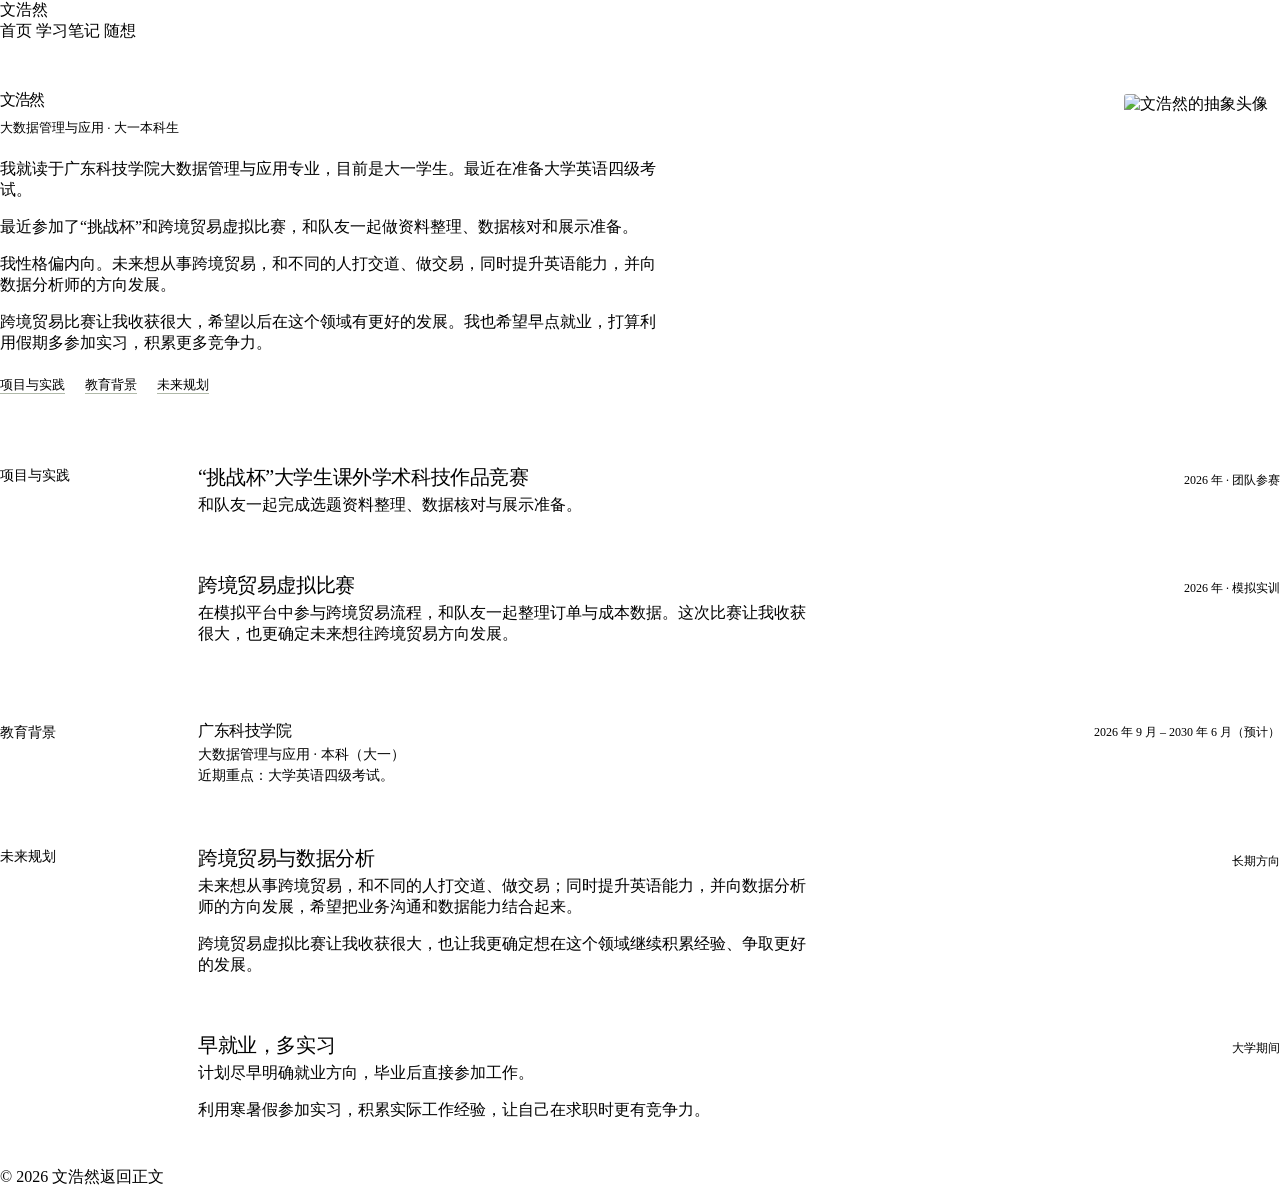
==== index.html @ 26928259 "发布个人简历初版" ====
<!doctype html>
<html lang="zh-CN">
<head>
  <meta charset="utf-8">
  <meta name="viewport" content="width=device-width, initial-scale=1">
  <title>文浩然 · 个人简历</title>
  <meta name="description" content="大数据管理与应用专业大一学生文浩然的中文简历。">
  <link rel="icon" type="image/png" sizes="512x512" href="/assets/favicon.png?v=20260922">
  <link rel="apple-touch-icon" sizes="180x180" href="/assets/apple-touch-icon.png?v=20260922">
  <link rel="stylesheet" href="/assets/css/home.css?v=20260920">
  <link rel="stylesheet" href="/assets/css/site.css?v=20260920">
</head>
<body>
  <a class="skip" href="#main">跳至正文</a>
  <header class="site-header">
    <a class="brand" href="/">文浩然</a>
    <nav aria-label="主导航">
      <a href="/" aria-current="page">首页</a>
      <a href="/knowledge/">学习笔记</a>
      <a href="/ideas/">随想</a>
    </nav>
  </header>
  <main id="main">
    <section class="profile" aria-labelledby="name">
      <div class="profile-copy">
        <h1 id="name">文浩然</h1>
        <p class="byline">大数据管理与应用 · 大一本科生</p>
        <p>我就读于广东科技学院大数据管理与应用专业，目前是大一学生。最近在准备大学英语四级考试。</p>
        <p>最近参加了“挑战杯”和跨境贸易虚拟比赛，和队友一起做资料整理、数据核对和展示准备。</p>
        <p>我性格偏内向。未来想从事跨境贸易，和不同的人打交道、做交易，同时提升英语能力，并向数据分析师的方向发展。</p>
        <p>跨境贸易比赛让我收获很大，希望以后在这个领域有更好的发展。我也希望早点就业，打算利用假期多参加实习，积累更多竞争力。</p>
        <div class="contact-links"><a href="#work">项目与实践</a><a href="#background">教育背景</a><a href="#planning">未来规划</a></div>
      </div>
      <figure class="profile-photo">
        <img src="/assets/img/student-avatar.svg" alt="文浩然的抽象头像" width="400" height="480">
      </figure>
    </section>
    <section class="home-section" id="work" aria-labelledby="work-heading">
      <h2 class="section-title" id="work-heading">项目与实践</h2>
      <div class="section-content">
        <article class="work-entry">
          <div class="entry-heading"><h3>“挑战杯”大学生课外学术科技作品竞赛</h3><span class="date">2026 年 · 团队参赛</span></div>
          <p>和队友一起完成选题资料整理、数据核对与展示准备。</p>
        </article>
        <article class="work-entry">
          <div class="entry-heading"><h3>跨境贸易虚拟比赛</h3><span class="date">2026 年 · 模拟实训</span></div>
          <p>在模拟平台中参与跨境贸易流程，和队友一起整理订单与成本数据。这次比赛让我收获很大，也更确定未来想往跨境贸易方向发展。</p>
        </article>
      </div>
    </section>

    <section class="home-section" id="background" aria-labelledby="background-heading">
      <h2 class="section-title" id="background-heading">教育背景</h2>
      <div class="section-content">
        <div class="education-entry">
          <div class="entry-heading"><h3>广东科技学院</h3><span class="date">2026 年 9 月 – 2030 年 6 月（预计）</span></div>
          <p>大数据管理与应用 · 本科（大一）</p>
          <p>近期重点：大学英语四级考试。</p>
        </div>
      </div>
    </section>
    <section class="home-section" id="planning" aria-labelledby="planning-heading">
      <h2 class="section-title" id="planning-heading">未来规划</h2>
      <div class="section-content">
        <article class="work-entry">
          <div class="entry-heading"><h3>跨境贸易与数据分析</h3><span class="date">长期方向</span></div>
          <p>未来想从事跨境贸易，和不同的人打交道、做交易；同时提升英语能力，并向数据分析师的方向发展，希望把业务沟通和数据能力结合起来。</p>
          <p>跨境贸易虚拟比赛让我收获很大，也让我更确定想在这个领域继续积累经验、争取更好的发展。</p>
        </article>
        <article class="work-entry">
          <div class="entry-heading"><h3>早就业，多实习</h3><span class="date">大学期间</span></div>
          <p>计划尽早明确就业方向，毕业后直接参加工作。</p>
          <p>利用寒暑假参加实习，积累实际工作经验，让自己在求职时更有竞争力。</p>
        </article>
      </div>
    </section>
  </main>
  <footer><span>© 2026 文浩然</span><a href="#main">返回正文</a></footer>
</body>
</html>
---- assets/css/home.css ----
* { box-sizing: border-box; }
html { scroll-behavior: smooth; scroll-padding-top: 28px; }
body { margin: 0; font: 15px/1.8 var(--site-sans); -webkit-font-smoothing: antialiased; }
a { color: inherit; text-decoration: none; }
a:hover { color: var(--site-accent); }
img { display: block; max-width: 100%; height: auto; }
h1, h2, h3, h4, p { margin-top: 0; }
h1, h2, h3, h4 { font-weight: 500; }
p { margin-bottom: 16px; }
.skip { position: fixed; top: -100px; left: 20px; padding: 10px 16px; background: white; z-index: 10; }
.skip:focus { top: 12px; }
.profile { display: grid; grid-template-columns: minmax(0, 1fr) 156px; gap: 60px; align-items: start; padding: 48px 0 40px; }
.profile h1 { font: 44px/1.15 var(--site-serif); letter-spacing: -1.3px; margin-bottom: 8px; }
.profile .byline { font-size: 13px; color: var(--site-muted); margin-bottom: 22px; }
.profile-copy { max-width: 710px; }
.profile-copy > p:not(.byline) { max-width: 660px; }
.profile-copy strong { font-weight: 600; }
.profile-photo { margin: 4px 0 0; }
.profile-photo img { width: 156px; border-radius: 3px; }
.contact-links { display: flex; flex-wrap: wrap; gap: 8px 20px; margin-top: 22px; font-size: 13px; }
.contact-links a, .inline-link { text-decoration: underline; text-decoration-color: #b0b9a9; text-underline-offset: 4px; text-decoration-thickness: 1px; }
.contact-links a:hover, .inline-link:hover { text-decoration-color: var(--site-accent); }
.home-section { display: grid; grid-template-columns: 164px minmax(0, 1fr); gap: 34px; border-top: 1px solid var(--site-line); padding: 30px 0; }
.section-title { margin: 3px 0 0; font-size: 14px; color: var(--site-muted); letter-spacing: 0; }
.section-content { min-width: 0; }
.notebooks { display: grid; grid-template-columns: 1fr 1fr; gap: 36px; }
.notebook { display: block; }
.notebook h3 { font-size: 18px; margin-bottom: 7px; }
.notebook h3 span { font-size: 14px; color: var(--site-muted); margin-left: 6px; }
.notebook p { font-size: 13px; color: var(--site-muted); margin: 0; max-width: 32ch; }
.notebook:hover h3 { text-decoration: underline; text-underline-offset: 4px; }
.work-entry + .work-entry { margin-top: 30px; padding-top: 26px; border-top: 1px solid var(--site-line); }
.entry-heading { display: flex; align-items: baseline; justify-content: space-between; flex-wrap: wrap; gap: 3px 20px; margin-bottom: 4px; }
.entry-heading h3 { font-size: 20px; letter-spacing: -.4px; margin: 0; }
.entry-heading .date { font-size: 12px; color: var(--site-muted); font-variant-numeric: tabular-nums; }
.role { font-size: 13px; color: var(--site-muted); margin-bottom: 18px; }
.work-entry h4 { margin: 19px 0 6px; font-size: 15px; font-weight: 600; }
.work-entry p { max-width: 76ch; }
.work-entry .result { font-size: 13px; color: var(--site-muted); }
.result strong { color: var(--site-ink); font-weight: 600; }
.work-entry .stack { font-size: 12px; color: var(--site-muted); margin-bottom: 0; }
.publication { display: grid; grid-template-columns: 144px minmax(0, 1fr); gap: 25px; align-items: start; }
.publication + .publication { margin-top: 28px; padding-top: 28px; border-top: 1px solid var(--site-line); }
.paper-image { display: flex; align-items: center; min-height: 100px; background: white; border: 1px solid var(--site-line); padding: 7px; border-radius: 2px; }
.paper-image img { width: 100%; }
.publication h3 { margin: 0 0 6px; font-size: 16px; line-height: 1.5; }
.publication h3 a:hover { text-decoration: underline; text-underline-offset: 4px; }
.publication .paper-meta { color: var(--site-muted); font-size: 12px; margin-bottom: 8px; }
.publication p { margin-bottom: 0; font-size: 13px; }
.research-links { margin: 24px 0 0; font-size: 12px; }
.education-entry + .education-entry { margin-top: 22px; }
.education-entry h3 { font-size: 16px; }
.education-entry p { font-size: 14px; margin: 3px 0 0; }
.education-entry .education-note { color: var(--site-muted); font-size: 12px; }
.background-note { color: var(--site-muted); font-size: 13px; margin: 22px 0 0; max-width: 76ch; }
.footer-links { display: flex; flex-wrap: wrap; gap: 20px; }
@media (max-width: 850px) {
  .profile { gap: 32px; }
  .home-section { grid-template-columns: 125px minmax(0, 1fr); gap: 26px; }
  .publication { grid-template-columns: 112px minmax(0, 1fr); gap: 20px; }
}
@media (max-width: 600px) {
  body { font-size: 14px; }
  .profile { grid-template-columns: minmax(0, 1fr) 80px; gap: 18px; padding: 32px 0; }
  .profile-copy { display: contents; }
  .profile h1 { font-size: 35px; margin-bottom: 2px; grid-column: 1; grid-row: 1; }
  .profile .byline { grid-column: 1; grid-row: 2; margin: 0; font-size: 12px; }
  .profile-copy > p:not(.byline), .contact-links { grid-column: 1 / -1; margin: 0; }
  .profile-photo { grid-column: 2; grid-row: 1 / 3; margin: 0; }
  .profile-photo img { width: 80px; }
  .contact-links { gap: 8px 18px; font-size: 12px; }
  .home-section { display: block; padding: 25px 0; }
  .section-title { margin: 0 0 20px; font-size: 13px; }
  .notebooks { gap: 22px; }
  .notebook h3 { font-size: 17px; }
  .notebook p { font-size: 12px; }
  .entry-heading h3 { font-size: 18px; }
  .publication { grid-template-columns: 88px minmax(0, 1fr); gap: 16px; }
  .paper-image { min-height: 70px; padding: 5px; }
  .publication h3 { font-size: 15px; }
  .publication p { font-size: 12px; }
  .education-entry h3 { font-size: 16px; }
}
@media (max-width: 360px) {
  .profile h1 { font-size: 30px; }
  .notebooks { grid-template-columns: 1fr; }
  .publication { grid-template-columns: 1fr; }
  .paper-image { max-width: 120px; }
}
@media print {
  .profile { padding-top: 0; }
  .home-section { break-inside: avoid; }
}
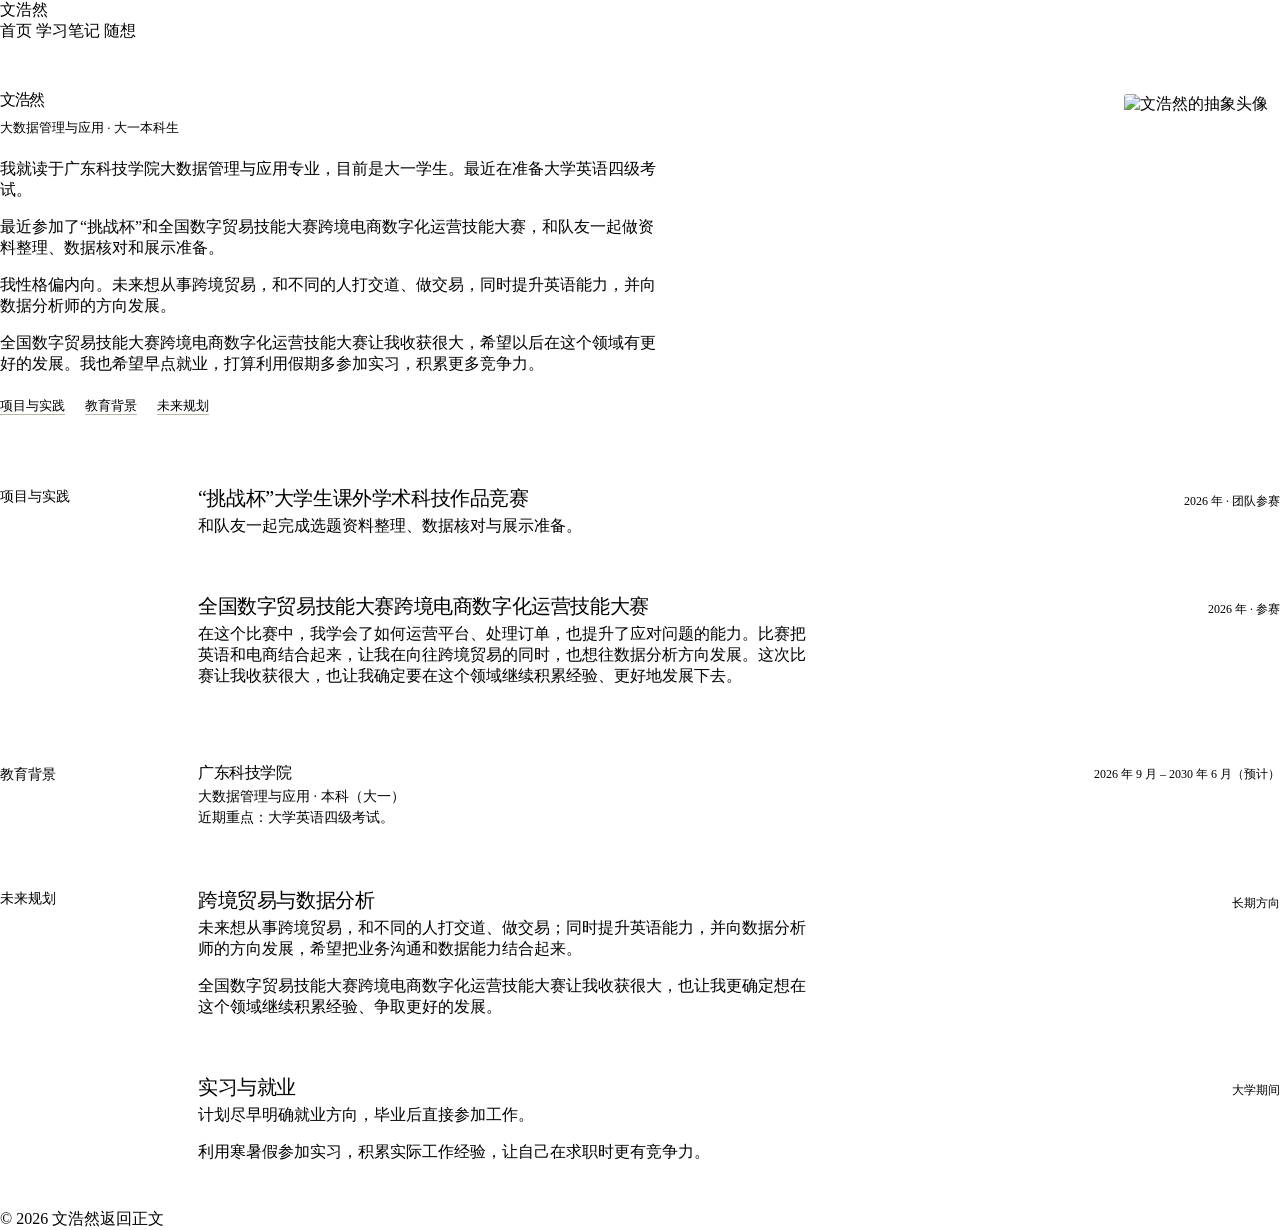
==== commit 5c5e2c0e: "更新简历：比赛名称改为全国数字贸易技能大赛跨境电商数字化运营技能大赛 Co-Authored-By: Claude Code <noreply@anthropic.com>" ====
--- a/index.html
+++ b/index.html
@@ -26,9 +26,9 @@
         <h1 id="name">文浩然</h1>
         <p class="byline">大数据管理与应用 · 大一本科生</p>
         <p>我就读于广东科技学院大数据管理与应用专业，目前是大一学生。最近在准备大学英语四级考试。</p>
-        <p>最近参加了“挑战杯”和跨境贸易虚拟比赛，和队友一起做资料整理、数据核对和展示准备。</p>
+        <p>最近参加了“挑战杯”和全国数字贸易技能大赛跨境电商数字化运营技能大赛，和队友一起做资料整理、数据核对和展示准备。</p>
         <p>我性格偏内向。未来想从事跨境贸易，和不同的人打交道、做交易，同时提升英语能力，并向数据分析师的方向发展。</p>
-        <p>跨境贸易比赛让我收获很大，希望以后在这个领域有更好的发展。我也希望早点就业，打算利用假期多参加实习，积累更多竞争力。</p>
+        <p>全国数字贸易技能大赛跨境电商数字化运营技能大赛让我收获很大，希望以后在这个领域有更好的发展。我也希望早点就业，打算利用假期多参加实习，积累更多竞争力。</p>
         <div class="contact-links"><a href="#work">项目与实践</a><a href="#background">教育背景</a><a href="#planning">未来规划</a></div>
       </div>
       <figure class="profile-photo">
@@ -43,8 +43,8 @@
           <p>和队友一起完成选题资料整理、数据核对与展示准备。</p>
         </article>
         <article class="work-entry">
-          <div class="entry-heading"><h3>跨境贸易虚拟比赛</h3><span class="date">2026 年 · 模拟实训</span></div>
-          <p>在模拟平台中参与跨境贸易流程，和队友一起整理订单与成本数据。这次比赛让我收获很大，也更确定未来想往跨境贸易方向发展。</p>
+          <div class="entry-heading"><h3>全国数字贸易技能大赛跨境电商数字化运营技能大赛</h3><span class="date">2026 年 · 参赛</span></div>
+          <p>在这个比赛中，我学会了如何运营平台、处理订单，也提升了应对问题的能力。比赛把英语和电商结合起来，让我在向往跨境贸易的同时，也想往数据分析方向发展。这次比赛让我收获很大，也让我确定要在这个领域继续积累经验、更好地发展下去。</p>
         </article>
       </div>
     </section>
@@ -65,10 +65,10 @@
         <article class="work-entry">
           <div class="entry-heading"><h3>跨境贸易与数据分析</h3><span class="date">长期方向</span></div>
           <p>未来想从事跨境贸易，和不同的人打交道、做交易；同时提升英语能力，并向数据分析师的方向发展，希望把业务沟通和数据能力结合起来。</p>
-          <p>跨境贸易虚拟比赛让我收获很大，也让我更确定想在这个领域继续积累经验、争取更好的发展。</p>
+          <p>全国数字贸易技能大赛跨境电商数字化运营技能大赛让我收获很大，也让我更确定想在这个领域继续积累经验、争取更好的发展。</p>
         </article>
         <article class="work-entry">
-          <div class="entry-heading"><h3>早就业，多实习</h3><span class="date">大学期间</span></div>
+          <div class="entry-heading"><h3>实习与就业</h3><span class="date">大学期间</span></div>
           <p>计划尽早明确就业方向，毕业后直接参加工作。</p>
           <p>利用寒暑假参加实习，积累实际工作经验，让自己在求职时更有竞争力。</p>
         </article>
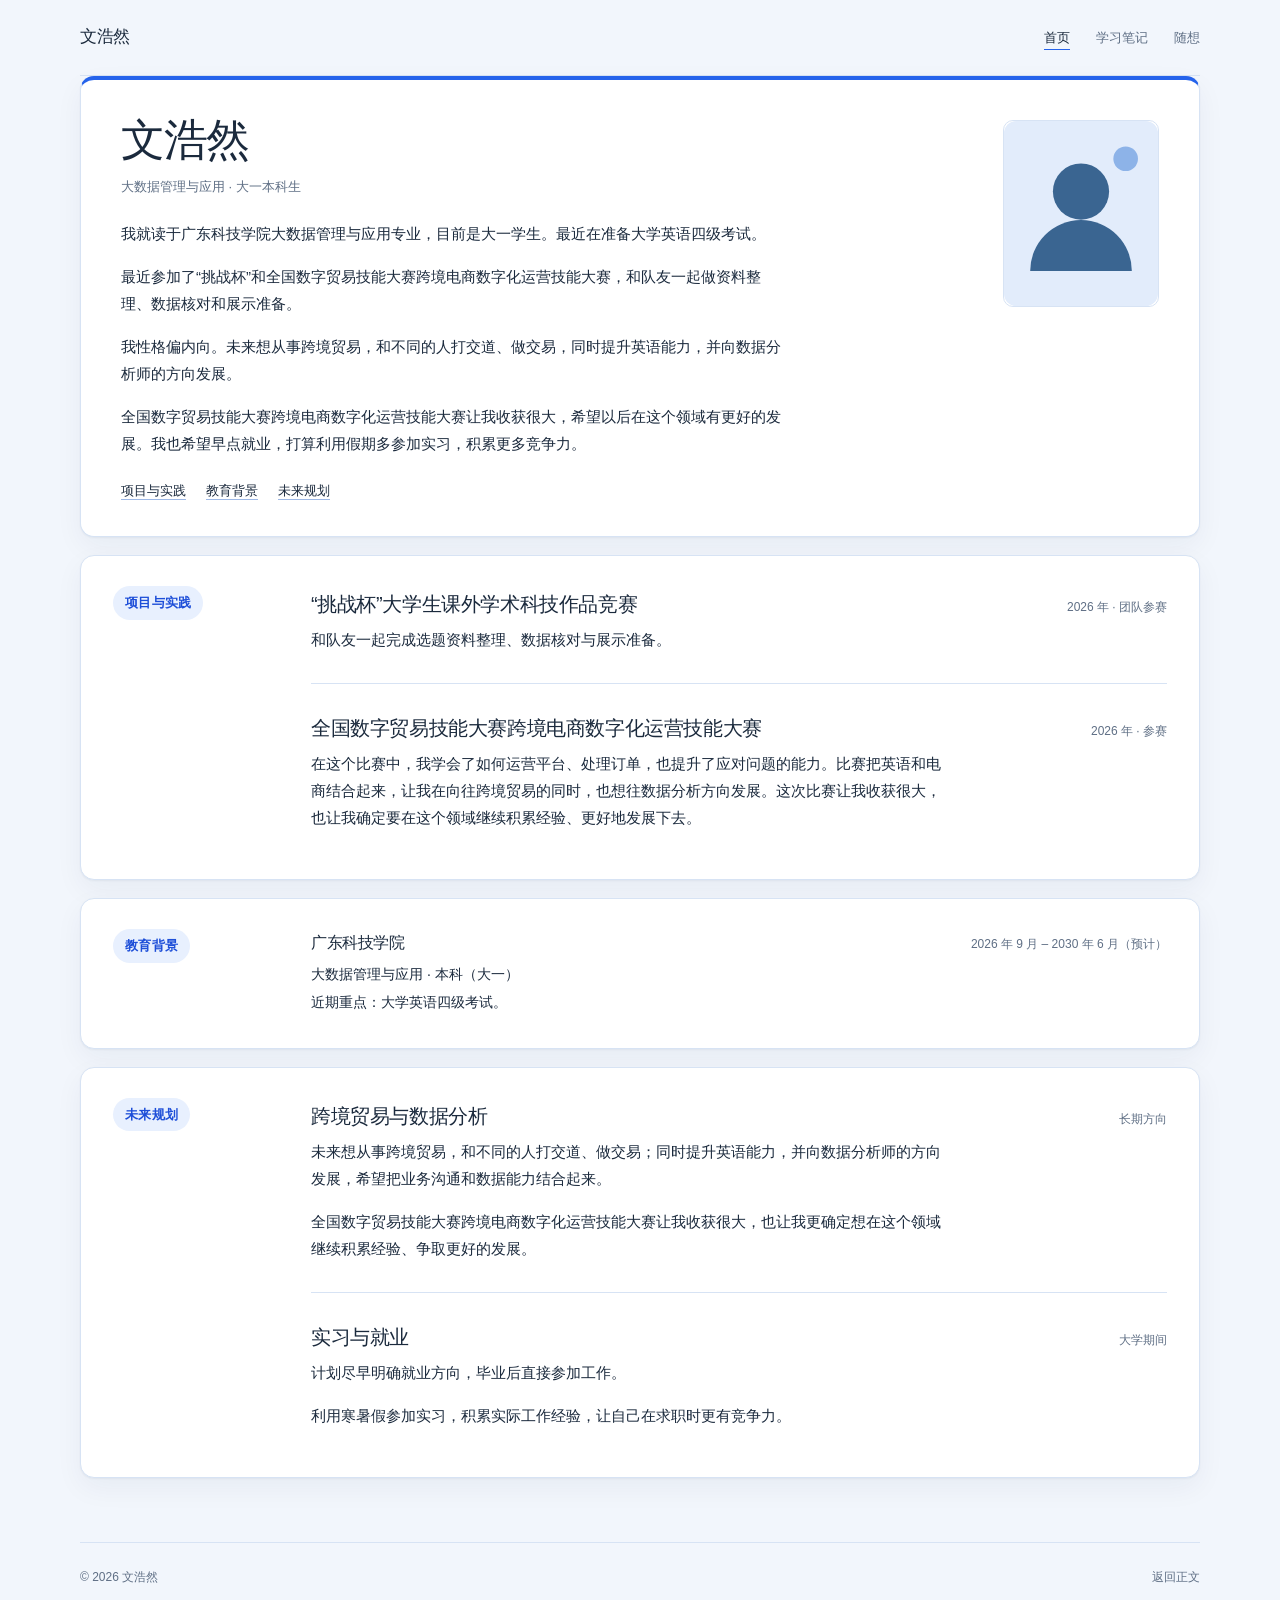
==== commit 6a0ca372: "简历改为蓝色主题并为每个板块添加卡片分区 Co-Authored-By: Claude Code <noreply@anthropic.com>" ====
--- a/index.html
+++ b/index.html
@@ -7,8 +7,8 @@
   <meta name="description" content="大数据管理与应用专业大一学生文浩然的中文简历。">
   <link rel="icon" type="image/png" sizes="512x512" href="/assets/favicon.png?v=20260922">
   <link rel="apple-touch-icon" sizes="180x180" href="/assets/apple-touch-icon.png?v=20260922">
-  <link rel="stylesheet" href="/assets/css/home.css?v=20260920">
-  <link rel="stylesheet" href="/assets/css/site.css?v=20260920">
+  <link rel="stylesheet" href="/assets/css/home.css?v=20261120">
+  <link rel="stylesheet" href="/assets/css/site.css?v=20261120">
 </head>
 <body>
   <a class="skip" href="#main">跳至正文</a>
@@ -32,7 +32,7 @@
         <div class="contact-links"><a href="#work">项目与实践</a><a href="#background">教育背景</a><a href="#planning">未来规划</a></div>
       </div>
       <figure class="profile-photo">
-        <img src="/assets/img/student-avatar.svg" alt="文浩然的抽象头像" width="400" height="480">
+        <img src="/assets/img/student-avatar.svg?v=20261120" alt="文浩然的抽象头像" width="400" height="480">
       </figure>
     </section>
     <section class="home-section" id="work" aria-labelledby="work-heading">
--- a/assets/css/home.css
+++ b/assets/css/home.css
@@ -9,19 +9,54 @@
 p { margin-bottom: 16px; }
 .skip { position: fixed; top: -100px; left: 20px; padding: 10px 16px; background: white; z-index: 10; }
 .skip:focus { top: 12px; }
-.profile { display: grid; grid-template-columns: minmax(0, 1fr) 156px; gap: 60px; align-items: start; padding: 48px 0 40px; }
+.profile {
+  display: grid;
+  grid-template-columns: minmax(0, 1fr) 156px;
+  gap: 60px;
+  align-items: start;
+  margin-bottom: 18px;
+  padding: 36px 40px 34px;
+  background: var(--site-surface);
+  border: 1px solid var(--site-line);
+  border-top: 4px solid var(--site-accent);
+  border-radius: 14px;
+  box-shadow: 0 1px 2px rgba(16, 42, 84, .05), 0 10px 28px rgba(16, 42, 84, .05);
+}
 .profile h1 { font: 44px/1.15 var(--site-serif); letter-spacing: -1.3px; margin-bottom: 8px; }
 .profile .byline { font-size: 13px; color: var(--site-muted); margin-bottom: 22px; }
 .profile-copy { max-width: 710px; }
 .profile-copy > p:not(.byline) { max-width: 660px; }
 .profile-copy strong { font-weight: 600; }
 .profile-photo { margin: 4px 0 0; }
-.profile-photo img { width: 156px; border-radius: 3px; }
+.profile-photo img { width: 156px; border-radius: 10px; border: 1px solid var(--site-line); }
 .contact-links { display: flex; flex-wrap: wrap; gap: 8px 20px; margin-top: 22px; font-size: 13px; }
-.contact-links a, .inline-link { text-decoration: underline; text-decoration-color: #b0b9a9; text-underline-offset: 4px; text-decoration-thickness: 1px; }
+.contact-links a, .inline-link { text-decoration: underline; text-decoration-color: #9db8e6; text-underline-offset: 4px; text-decoration-thickness: 1px; }
 .contact-links a:hover, .inline-link:hover { text-decoration-color: var(--site-accent); }
-.home-section { display: grid; grid-template-columns: 164px minmax(0, 1fr); gap: 34px; border-top: 1px solid var(--site-line); padding: 30px 0; }
-.section-title { margin: 3px 0 0; font-size: 14px; color: var(--site-muted); letter-spacing: 0; }
+.home-section {
+  display: grid;
+  grid-template-columns: 164px minmax(0, 1fr);
+  gap: 34px;
+  margin-bottom: 18px;
+  padding: 30px 32px 32px;
+  background: var(--site-surface);
+  border: 1px solid var(--site-line);
+  border-radius: 14px;
+  box-shadow: 0 1px 2px rgba(16, 42, 84, .05), 0 10px 28px rgba(16, 42, 84, .05);
+}
+.section-title {
+  justify-self: start;
+  align-self: start;
+  margin: 0;
+  padding: 5px 12px;
+  font-size: 13px;
+  font-weight: 600;
+  letter-spacing: .02em;
+  color: #1d4ed8;
+  background: var(--site-soft);
+  border-radius: 999px;
+  white-space: nowrap;
+  width: fit-content;
+}
 .section-content { min-width: 0; }
 .notebooks { display: grid; grid-template-columns: 1fr 1fr; gap: 36px; }
 .notebook { display: block; }
@@ -55,13 +90,13 @@
 .background-note { color: var(--site-muted); font-size: 13px; margin: 22px 0 0; max-width: 76ch; }
 .footer-links { display: flex; flex-wrap: wrap; gap: 20px; }
 @media (max-width: 850px) {
-  .profile { gap: 32px; }
-  .home-section { grid-template-columns: 125px minmax(0, 1fr); gap: 26px; }
+  .profile { gap: 32px; padding: 32px 28px; }
+  .home-section { grid-template-columns: 125px minmax(0, 1fr); gap: 26px; padding: 26px 24px 28px; }
   .publication { grid-template-columns: 112px minmax(0, 1fr); gap: 20px; }
 }
 @media (max-width: 600px) {
   body { font-size: 14px; }
-  .profile { grid-template-columns: minmax(0, 1fr) 80px; gap: 18px; padding: 32px 0; }
+  .profile { grid-template-columns: minmax(0, 1fr) 80px; gap: 18px; margin-bottom: 14px; padding: 24px 20px 22px; }
   .profile-copy { display: contents; }
   .profile h1 { font-size: 35px; margin-bottom: 2px; grid-column: 1; grid-row: 1; }
   .profile .byline { grid-column: 1; grid-row: 2; margin: 0; font-size: 12px; }
@@ -69,8 +104,8 @@
   .profile-photo { grid-column: 2; grid-row: 1 / 3; margin: 0; }
   .profile-photo img { width: 80px; }
   .contact-links { gap: 8px 18px; font-size: 12px; }
-  .home-section { display: block; padding: 25px 0; }
-  .section-title { margin: 0 0 20px; font-size: 13px; }
+  .home-section { display: block; margin-bottom: 14px; padding: 22px 20px 24px; }
+  .section-title { margin: 0 0 18px; font-size: 13px; }
   .notebooks { gap: 22px; }
   .notebook h3 { font-size: 17px; }
   .notebook p { font-size: 12px; }
@@ -89,5 +124,6 @@
 }
 @media print {
   .profile { padding-top: 0; }
+  .profile, .home-section { box-shadow: none; }
   .home-section { break-inside: avoid; }
 }
--- a/assets/css/site.css
+++ b/assets/css/site.css
@@ -0,0 +1,64 @@
+/* Shared foundation for Home, Knowledge and Ideas. Product layouts stay local. */
+:root {
+  --site-background: #f2f6fc;
+  --site-surface: #ffffff;
+  --site-ink: #1b2a3d;
+  --site-muted: #5f6f85;
+  --site-line: #d7e3f4;
+  --site-accent: #2563eb;
+  --site-soft: #e8f0fe;
+  --site-sans: -apple-system, BlinkMacSystemFont, 'Segoe UI', 'PingFang SC', 'Microsoft YaHei', sans-serif;
+  --site-serif: Georgia, 'Iowan Old Style', 'Songti SC', 'STSong', serif;
+  --site-width: 1120px;
+  --ink: var(--site-ink);
+  --muted: var(--site-muted);
+  --line: var(--site-line);
+  --accent: var(--site-accent);
+  --green: var(--site-accent);
+  --soft: var(--site-soft);
+  --tint: var(--site-soft);
+  --font: var(--site-sans);
+  --sans: var(--site-sans);
+  --serif: var(--site-serif);
+}
+body { background: var(--site-background); color: var(--site-ink); font-family: var(--site-sans); }
+.site-header, body > main, body > footer, .section-nav {
+  width: min(var(--site-width), calc(100% - 64px));
+  max-width: none;
+  margin-inline: auto;
+  padding-inline: 0;
+}
+.site-header {
+  position: static;
+  height: auto;
+  min-height: 76px;
+  padding-block: 20px;
+  display: flex;
+  align-items: center;
+  justify-content: space-between;
+  flex-wrap: wrap;
+  gap: 12px 28px;
+  border-bottom: 1px solid var(--site-line);
+}
+.site-header .brand { color: var(--site-ink); font-size: 17px; font-weight: 500; letter-spacing: -.4px; white-space: nowrap; }
+.site-header nav { display: flex; align-items: center; flex-wrap: wrap; gap: 26px; font-size: 13px; }
+.site-header nav a { color: var(--site-muted); padding-block: 4px; }
+.site-header nav a:hover, .site-header nav a[aria-current] { color: var(--site-ink); }
+.site-header nav a[aria-current] { text-decoration: underline; text-underline-offset: 7px; text-decoration-thickness: 1px; text-decoration-color: var(--site-accent); }
+.site-header nav a[aria-current]::after { content: none; }
+.section-nav { display: flex; flex-wrap: wrap; gap: 24px; padding-block: 13px; font-size: 12px; border-bottom: 1px solid var(--site-line); }
+.section-nav a { color: var(--site-muted); }
+.section-nav a[aria-current], .section-nav a:hover { color: var(--site-accent); }
+body > footer { padding-block: 24px; margin-top: 64px; display: flex; justify-content: space-between; flex-wrap: wrap; gap: 12px 24px; border-top: 1px solid var(--site-line); color: var(--site-muted); font-size: 12px; }
+body > footer a:hover { color: var(--site-accent); }
+a:focus-visible, button:focus-visible, summary:focus-visible, input:focus-visible, select:focus-visible, [tabindex]:focus-visible { outline: 2px solid var(--site-accent); outline-offset: 4px; }
+::selection { background: #cfe0ff; }
+@media (max-width: 700px) {
+  .site-header, body > main, body > footer, .section-nav { width: calc(100% - 40px); padding-inline: 0; }
+  .site-header { min-height: 68px; padding-block: 16px; gap: 10px 20px; }
+  .site-header .brand { font-size: 16px; }
+  .site-header nav { gap: 18px; font-size: 12px; }
+  body > footer { margin-top: 40px; font-size: 11px; }
+}
+@media (prefers-reduced-motion: reduce) { html { scroll-behavior: auto; } }
+@media print { .site-header, .section-nav, body > footer { display: none; } body > main { width: 100%; } }
